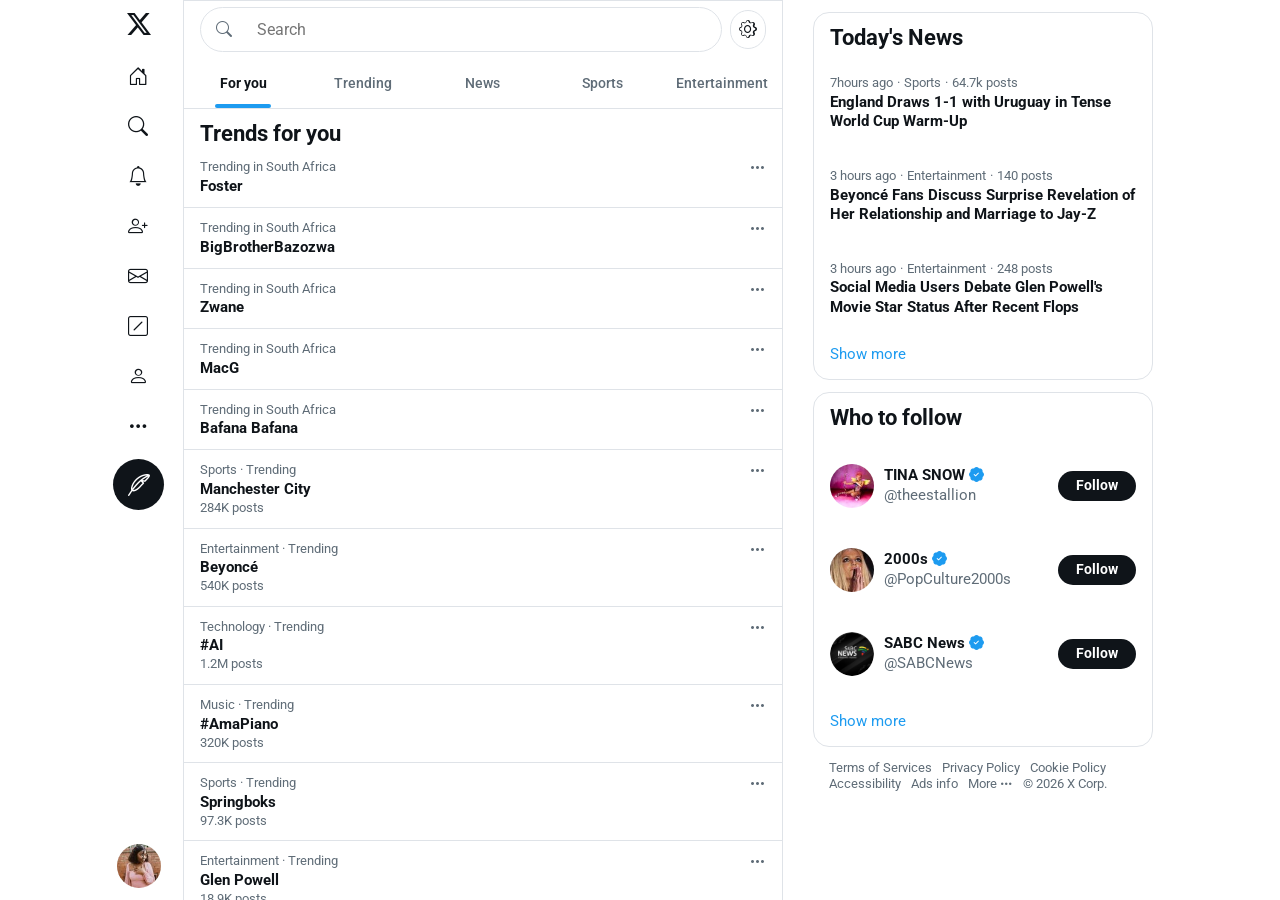
==== explore.html @ 6b259f45 "created and styled explore page" ====
<!DOCTYPE html>
<html lang="en">
  <head>
    <meta charset="UTF-8" />
    <meta name="viewport" content="width=device-width, initial-scale=1.0" />
    <!-- Favicon -->
    <link
      rel="shortcut icon"
      href="assets/favicon.ico"
      type="image/x-icon" />
    <!-- Include Bootstrap -->
    <link
      href="https://cdn.jsdelivr.net/npm/bootstrap@5.3.3/dist/css/bootstrap.min.css"
      rel="stylesheet"
      integrity="sha384-QWTKZyjpPEjISv5WaRU9OFeRpok6YctnYmDr5pNlyT2bRjXh0JMhjY6hW+ALEwIH"
      crossorigin="anonymous" />

    <!-- Include Bootstrap icons -->
    <link
      rel="stylesheet"
      href="https://cdn.jsdelivr.net/npm/bootstrap-icons@1.11.3/font/bootstrap-icons.min.css" />

    <link rel="stylesheet" href="styles.css" />
    <link rel="stylesheet" href="responsiveness.css" />
    <link rel="stylesheet" href="explore.css" />

    <title>Explore / X</title>
  </head>
  <body>
    <div class="tw-container">
      <div class="tw-row">
        <div class="tw-col-1">
          <!-- SIDEBAR (same as index.html) -->
          <header class="header px-2">
            <section class="main-menu">
              <nav class="main-nav">
                <div class="logo">
                  <a
                    href="index.html"
                    class="tw-btn fs-4 rounded-circle tw-btn-logo">
                    <i class="bi bi-twitter-x"></i>
                  </a>
                </div>
                <ul class="menu tw-sm">
                  <!-- Home -->
                  <li class="menu-item">
                    <a href="index.html" class="tw-btn tw-btn-md-outline">
                      <i class="bi bi-house-door"></i>
                      <span class="menu-label tw-sm-hide">Home</span>
                    </a>
                  </li>
                  <!-- Explore -->
                  <li class="menu-item">
                    <a href="explore.html" class="tw-btn tw-btn-md-outline active">
                      <i class="bi bi-search"></i>
                      <span class="menu-label tw-sm-hide">Explore</span>
                    </a>
                  </li>
                  <!-- Notifications -->
                  <li class="menu-item">
                    <a href="#" class="tw-btn tw-btn-md-outline">
                      <i class="bi bi-bell"></i>
                      <span class="menu-label tw-sm-hide">Notifications</span>
                    </a>
                  </li>
                  <!-- Follow -->
                  <li class="menu-item">
                    <a href="#" class="tw-btn tw-btn-md-outline">
                      <i class="bi bi-person-plus"></i>
                      <span class="menu-label tw-sm-hide">Follow</span>
                    </a>
                  </li>
                  <!-- Chat -->
                  <li class="menu-item">
                    <a href="#" class="tw-btn tw-btn-md-outline">
                      <i class="bi bi-envelope"></i>
                      <span class="menu-label tw-sm-hide">Chat</span>
                    </a>
                  </li>
                  <!-- Grok -->
                  <li class="menu-item">
                    <a href="#" class="tw-btn tw-btn-md-outline">
                      <i class="bi bi-slash-square"></i>
                      <span class="menu-label tw-sm-hide">Grok</span>
                    </a>
                  </li>
                  <!-- Premium -->
                  <li class="menu-item">
                    <a href="#" class="tw-btn tw-btn-md-outline">
                      <i class="bi bi-twitter-x"></i>
                      <span class="menu-label tw-sm-hide">Premium</span>
                    </a>
                  </li>
                  <!-- Profile -->
                  <li class="menu-item">
                    <a href="#" class="tw-btn tw-btn-md-outline">
                      <i class="bi bi-person"></i>
                      <span class="menu-label tw-sm-hide">Profile</span>
                    </a>
                  </li>
                  <!-- More -->
                  <li class="menu-item">
                    <a href="#" class="tw-btn tw-btn-md-outline">
                      <i class="bi bi-three-dots"></i>
                      <span class="menu-label tw-sm-hide">More</span>
                    </a>
                  </li>
                </ul>
              </nav>
              <div class="post-box tw-sm">
                <a href="index.html" class="tw-btn tw-btn-lg">
                  <span class="tw-sm-hide">Post</span>
                  <i class="bi bi-feather tw-lg-hide"></i>
                </a>
              </div>
            </section>
            <section class="section-account">
              <button class="tw-btn tw-btn-account tw-sm-hide">
                <div class="account-box">
                  <a href="login.html" class="account-link">
                    <img
                      class="account-img ut-rounded"
                      src="assets/profile.jpg"
                      alt="my profile picture" />
                  </a>
                  <span class="account-info tw-sm-hide">
                    <p class="account-name">Nompilo Shabangu</p>
                    <p class="account-username">@itsNompilo</p>
                  </span>
                  <i class="bi bi-three-dots tw-sm-hide"></i>
                </div>
              </button>

              <a href="login.html" class="account-link tw-lg-hide">
                <img
                  class="account-img ut-rounded"
                  src="assets/profile.jpg"
                  alt="my profile picture" />
              </a>
            </section>
          </header>
        </div>

        <div class="tw-col-2">
          <main class="main">
            <div class="tw-row tw-row-justify">
              <div class="tw-col-3">
                <div class="main-content">
                  <!-- Mobile header -->
                  <div class="tw-sm-header">
                    <button class="tw-btn tw-btn-account">
                      <div class="account-box">
                        <a href="#" class="account-link">
                          <img
                            class="account-img ut-rounded"
                            src="assets/profile.jpg"
                            alt="my profile picture" />
                        </a>
                      </div>
                    </button>
                    <a href="explore.html" class="sm-home-link">Explore</a>
                  </div>

                  <!-- Search bar -->
                  <div class="explore-search">
                    <form class="search-form explore-search-form" action="">
                      <input
                        class="search-input"
                        placeholder="Search"
                        type="text" />
                      <div class="search-icon">
                        <i class="bi bi-search"></i>
                      </div>
                    </form>
                    <button class="tw-btn tw-btn-md-outline explore-settings-btn" title="Settings">
                      <i class="bi bi-gear"></i>
                    </button>
                  </div>

                  <!-- Category tabs -->
                  <nav class="explore-tabs ut-border-bottom">
                    <a href="#" class="tw-btn tw-btn-tab tw-btn-tab-active">For you</a>
                    <a href="#" class="tw-btn tw-btn-tab">Trending</a>
                    <a href="#" class="tw-btn tw-btn-tab">News</a>
                    <a href="#" class="tw-btn tw-btn-tab">Sports</a>
                    <a href="#" class="tw-btn tw-btn-tab">Entertainment</a>
                  </nav>

                  <!-- Trending list -->
                  <section class="explore-trending">
                    <h2 class="secondary-heading explore-section-title">Trends for you</h2>

                    <div class="explore-trend ut-border-bottom">
                      <div class="explore-trend-info">
                        <span class="topic">Trending in South Africa</span>
                        <p class="trending-name">Foster</p>
                      </div>
                      <button class="btn-more" title="More">
                        <i class="bi bi-three-dots"></i>
                      </button>
                    </div>

                    <div class="explore-trend ut-border-bottom">
                      <div class="explore-trend-info">
                        <span class="topic">Trending in South Africa</span>
                        <p class="trending-name">BigBrotherBazozwa</p>
                      </div>
                      <button class="btn-more" title="More">
                        <i class="bi bi-three-dots"></i>
                      </button>
                    </div>

                    <div class="explore-trend ut-border-bottom">
                      <div class="explore-trend-info">
                        <span class="topic">Trending in South Africa</span>
                        <p class="trending-name">Zwane</p>
                      </div>
                      <button class="btn-more" title="More">
                        <i class="bi bi-three-dots"></i>
                      </button>
                    </div>

                    <div class="explore-trend ut-border-bottom">
                      <div class="explore-trend-info">
                        <span class="topic">Trending in South Africa</span>
                        <p class="trending-name">MacG</p>
                      </div>
                      <button class="btn-more" title="More">
                        <i class="bi bi-three-dots"></i>
                      </button>
                    </div>

                    <div class="explore-trend ut-border-bottom">
                      <div class="explore-trend-info">
                        <span class="topic">Trending in South Africa</span>
                        <p class="trending-name">Bafana Bafana</p>
                      </div>
                      <button class="btn-more" title="More">
                        <i class="bi bi-three-dots"></i>
                      </button>
                    </div>

                    <div class="explore-trend ut-border-bottom">
                      <div class="explore-trend-info">
                        <span class="topic">Sports · Trending</span>
                        <p class="trending-name">Manchester City</p>
                        <span class="topic">284K posts</span>
                      </div>
                      <button class="btn-more" title="More">
                        <i class="bi bi-three-dots"></i>
                      </button>
                    </div>

                    <div class="explore-trend ut-border-bottom">
                      <div class="explore-trend-info">
                        <span class="topic">Entertainment · Trending</span>
                        <p class="trending-name">Beyoncé</p>
                        <span class="topic">540K posts</span>
                      </div>
                      <button class="btn-more" title="More">
                        <i class="bi bi-three-dots"></i>
                      </button>
                    </div>

                    <div class="explore-trend ut-border-bottom">
                      <div class="explore-trend-info">
                        <span class="topic">Technology · Trending</span>
                        <p class="trending-name">#AI</p>
                        <span class="topic">1.2M posts</span>
                      </div>
                      <button class="btn-more" title="More">
                        <i class="bi bi-three-dots"></i>
                      </button>
                    </div>

                    <div class="explore-trend ut-border-bottom">
                      <div class="explore-trend-info">
                        <span class="topic">Music · Trending</span>
                        <p class="trending-name">#AmaPiano</p>
                        <span class="topic">320K posts</span>
                      </div>
                      <button class="btn-more" title="More">
                        <i class="bi bi-three-dots"></i>
                      </button>
                    </div>

                    <div class="explore-trend ut-border-bottom">
                      <div class="explore-trend-info">
                        <span class="topic">Sports · Trending</span>
                        <p class="trending-name">Springboks</p>
                        <span class="topic">97.3K posts</span>
                      </div>
                      <button class="btn-more" title="More">
                        <i class="bi bi-three-dots"></i>
                      </button>
                    </div>

                    <div class="explore-trend ut-border-bottom">
                      <div class="explore-trend-info">
                        <span class="topic">Entertainment · Trending</span>
                        <p class="trending-name">Glen Powell</p>
                        <span class="topic">18.9K posts</span>
                      </div>
                      <button class="btn-more" title="More">
                        <i class="bi bi-three-dots"></i>
                      </button>
                    </div>

                    <div class="explore-trend ut-border-bottom">
                      <div class="explore-trend-info">
                        <span class="topic">Trending in South Africa</span>
                        <p class="trending-name">#LoadShedding</p>
                        <span class="topic">67.1K posts</span>
                      </div>
                      <button class="btn-more" title="More">
                        <i class="bi bi-three-dots"></i>
                      </button>
                    </div>

                    <a href="#" class="show-more explore-show-more">Show more</a>
                  </section>
                </div>
              </div>

              <!-- Right sidebar -->
              <div class="tw-col-4">
                <aside class="side-content">
                  <!-- Today's News -->
                  <section class="news-section explore-news">
                    <div class="news-container">
                      <h2 class="secondary-heading">Today's News</h2>
                      <ul class="news-list">
                        <li class="news-item">
                          <a href="#" class="news-link">
                            <div class="news-meta">
                              <span class="news-time">7hours ago</span>
                              <span class="news-dot">·</span>
                              <span class="news-category">Sports</span>
                              <span class="news-dot">·</span>
                              <span class="news-posts">64.7k posts</span>
                            </div>
                            <p class="news-headline">England Draws 1-1 with Uruguay in Tense World Cup Warm-Up</p>
                          </a>
                        </li>
                        <li class="news-item">
                          <a href="#" class="news-link">
                            <div class="news-meta">
                              <span class="news-time">3 hours ago</span>
                              <span class="news-dot">·</span>
                              <span class="news-category">Entertainment</span>
                              <span class="news-dot">·</span>
                              <span class="news-posts">140 posts</span>
                            </div>
                            <p class="news-headline">Beyoncé Fans Discuss Surprise Revelation of Her Relationship and Marriage to Jay-Z</p>
                          </a>
                        </li>
                        <li class="news-item">
                          <a href="#" class="news-link">
                            <div class="news-meta">
                              <span class="news-time">3 hours ago</span>
                              <span class="news-dot">·</span>
                              <span class="news-category">Entertainment</span>
                              <span class="news-dot">·</span>
                              <span class="news-posts">248 posts</span>
                            </div>
                            <p class="news-headline">Social Media Users Debate Glen Powell's Movie Star Status After Recent Flops</p>
                          </a>
                        </li>
                      </ul>
                      <a href="#" class="show-more">Show more</a>
                    </div>
                  </section>

                  <!-- Who to follow -->
                  <section class="follow-section explore-follow">
                    <div class="follow-container">
                      <h2 class="secondary-heading">Who to follow</h2>
                      <ul class="accounts">

                        <!-- Account 1 -->
                        <li class="account">
                          <div class="account-container">
                            <a href="#" class="account-link">
                              <img
                                src="assets/megan-profile.jpg"
                                alt="megan the stallion profile picture"
                                class="account-img ut-rounded" />
                            </a>
                            <div class="account-info">
                              <a href="#" class="account-name">
                                <span>TINA SNOW</span>
                                <i class="bi bi-patch-check-fill badge-blue"></i>
                              </a>
                              <a href="#" class="account-username"
                                >@theestallion</a
                              >
                            </div>
                          </div>
                          <a href="#" class="tw-btn tw-btn-xm">Follow</a>
                        </li>

                        <!-- Account 2 -->
                        <li class="account">
                          <div class="account-container">
                            <a href="#" class="account-link">
                              <img
                                src="assets/2000s-profile.jpg"
                                alt="2000s Profile Picture"
                                class="account-img ut-rounded" />
                            </a>
                            <div class="account-info">
                              <a href="#" class="account-name">
                                <span>2000s</span>
                                <i
                                  class="bi bi-patch-check-fill badge-blue"></i>
                              </a>
                              <a href="#" class="account-username">@PopCulture2000s</a>
                            </div>
                          </div>
                          <a href="#" class="tw-btn tw-btn-xm">Follow</a>
                        </li>

                        <!-- Account 3 -->
                        <li class="account">
                          <div class="account-container">
                            <a href="#" class="account-link">
                              <img
                                src="assets/sabc-news-profile.jpg"
                                alt="sabc news profile picture"
                                class="account-img ut-rounded" />
                            </a>
                            <div class="account-info">
                              <a href="#" class="account-name">
                                <span>SABC News</span>
                                <i
                                  class="bi bi-patch-check-fill badge-blue"></i>
                              </a>
                              <a href="#" class="account-username">@SABCNews</a>
                            </div>
                          </div>
                          <a href="#" class="tw-btn tw-btn-xm">Follow</a>
                        </li>
                      </ul>

                      <a href="#" class="show-more">Show more</a>
                    </div>
                  </section>

                  <footer class="footer">
                    <nav class="footer-nav">
                      <ul class="footer-menu">
                        <li class="footer-item">
                          <a href="#" class="footer-link">Terms of Services</a>
                        </li>
                        <li class="footer-item">
                          <a href="#" class="footer-link">Privacy Policy</a>
                        </li>
                        <li class="footer-item">
                          <a href="#" class="footer-link">Cookie Policy</a>
                        </li>
                        <li class="footer-item">
                          <a href="#" class="footer-link">Accessibility</a>
                        </li>
                        <li class="footer-item">
                          <a href="#" class="footer-link">Ads info</a>
                        </li>
                        <li class="footer-item">
                          <a href="#" class="footer-link">
                            <span>More</span>
                            <i class="bi bi-three-dots"></i>
                          </a>
                        </li>
                        <li class="footer-item">
                          <a href="#" class="footer-link"
                            >&copy; 2026 X Corp.</a
                          >
                        </li>
                      </ul>
                    </nav>
                  </footer>
                </aside>
              </div>
            </div>
          </main>
        </div>
      </div>
    </div>
  </body>
</html>
---- styles.css ----
@import url('https://fonts.googleapis.com/css2?family=Roboto:wght@400;500;700;900&display=swap');

* {
  margin: 0;
  padding: 0;
  box-sizing: border-box;
}
:root {
  color-scheme: dark light;
  --bg: #020305;
  --surface: #000;
  --surface-soft: #111827;
  --search-bg: #000;
  --search-border: #536471;
  --search-placeholder: #8b98a5;
  --text-color: #e7e9ea;
  --muted: #71767b;
  --btn-bg: #eff3f4;
  --btn-text: #0f1419;
  --border: #2f3336;
  --header-bg: rgba(0, 0, 0, 0.7);
  --link: #1d9bf0;
  --scrollbar-thumb: rgb(62,65,68);
  --scrollbar-track: rgb(22,24,28);
}

@media (prefers-color-scheme: light) {
  :root {
    --bg: #ffffff;
    --surface: #ffffff;
    --surface-soft: #f2f4f6;
    --search-bg: #ffffff;
    --search-border: #dfe3e8;
    --search-placeholder: #5f6c77;
    --text-color: #0f1419;
    --muted: #5f6c77;
    --btn-bg: #f2f4f6;
    --btn-text: #0f1419;
    --border: #dfe3e8;
    --header-bg: rgba(255, 255, 255, 0.9);
    --link: #1d9bf0;
    --scrollbar-thumb: rgb(185,202,211);
    --scrollbar-track: rgb(247,249,249);
  }
}
.account-box .account-name,
.account-box .account-username {
  max-width: 150px;
  white-space: nowrap;
  overflow: hidden;
  text-overflow: ellipsis;
}

html {
  overflow: hidden;
  position: relative;
}
body {
  font-family: -apple-system, BlinkMacSystemFont, "Segoe UI", Roboto, Helvetica, Arial, sans-serif;
  line-height: 1;
  font-weight: 400;
  height: 100vh;
  background-color: var(--bg);
  scrollbar-width: thin;
  scrollbar-color: var(--scrollbar-thumb) var(--scrollbar-track);
  color: var(--text-color);
}

a {
  transition: all 0.3s;
  outline: none;
}
a:hover,
button:hover {
  filter: brightness(0.85);
}

/* TwitterContainer */
.tw-row {
  display: flex;
  align-items: start;
  justify-content: start;
}

.tw-row-justify {
  gap: 30px;
}
.tw-col-1 {
  flex-basis: 31.13%;
}

.tw-col-2 {
  flex-basis: calc(100% - 31.13%);
}
.tw-col-3 {
  flex-basis: 600px;
}

.tw-col-4 {
  flex-basis: 350px;
}

.tw-btn {
  text-decoration: none;
  border-radius: 999px;
  background-color: var(--btn-bg);
  color: var(--btn-text);
  display: flex;
  align-items: center;
  justify-content: center;
  border: none;
  transition: all 0.3s;
}

.tw-btn-sm {
  padding: 2px 18px;
  height: 36px;
  font-size: 15px;
  line-height: 1.2;
  font-weight: 700;
}

.tw-btn-xm {
  height: 30px;
  padding: 0 18px;
  font-size: 14px;
  line-height: 1.2;
  font-weight: 700;
}

.tw-btn-lg {
  font-size: 17px;
  font-weight: 700;
  height: 50px;
  width: 90%;
}

.tw-btn-md-outline,
.tw-btn-logo {
  color: var(--text-color);
  font-size: 20px;
  line-height: 1.2;
  padding: 12px;
  border-radius: 999px;
  background-color: rgba(231, 233, 234, 0);
}

.tw-btn-logo {
  display: inline-block;
  border-radius: 50%;
}

.tw-btn-account {
  color: var(--text-color);
  width: 100%;
  border-radius: 999px;
  background-color: transparent;
  padding: 6px 12px;
}

.tw-btn-logo:hover,
.tw-btn-md-outline:hover,
.tw-btn-account:hover {
  background-color: rgba(231, 233, 234, 0.15);
}

.account-link {
  text-decoration: none;
  display: flex;
  width: 44px;
  height: 44px;
  justify-content: center;
  align-items: center;
  border-radius: 999px;
}
.account-link:hover .account-img {
  filter: brightness(80%);
}
.tw-lg-hide {
  display: none;
}

.ut-pt-sm {
  padding-top: 12px !important;
}

.ut-border-top {
  border-top: 1px solid var(--border);
}

.ut-border-bottom {
  border-bottom: 1px solid var(--border);
}

.ut-rounded {
  border-radius: 999px;
}
.ut-bordered {
  border-radius: 4px;
}

.ut-mt-sm {
  margin-top: 12px !important;
}

.secondary-heading {
  font-size: 22px;
  line-height: 1.2;
  font-weight: 700;
  margin: 0;
  color: var(--text-color);
}

p {
  font-size: 15px;
  line-height: 1.4;
  margin: 0;
}

/* Header Section */
.header {
  overflow-y: auto;
  height: 100vh;
  display: flex;
  flex-direction: column;
  justify-content: space-between;
  justify-self: end;
  width: 275px;
  margin-left: auto;
}

.main-nav {
  margin-bottom: 4px;
}

.menu {
  list-style: none;
  display: flex;
  flex-direction: column;
  margin: 0;
  padding: 0;
  align-items: start;
}

.menu .active {
  font-weight: 700;
  border: none;
}

.menu-label {
  margin: 0 16px 0 20px;
}

.post-box {
  margin: 8px 0 4px 0;
}

.post-box a i {
  font-size: 22px;
}

.section-account {
  margin: 12px 0;
  width: 100%;
}

.account-box {
  display: flex;
  justify-content: space-between;
  align-items: center;
  width: 100%;
}

.account-info {
  display: flex;
  flex-direction: column;
  align-items: start;
}

.account-name,
.account-username,
.post-time {
  margin: 0;
  font-size: 15px;
  line-height: 1.3;
  text-decoration: none;
}

.account-name {
  font-weight: 700;
  color: var(--text-color);
}

.account-username,
.post-time {
  color: var(--muted);
}

/* Main Section */
.main {
  overflow-y: auto;
  overflow-x: hidden;
  height: 100vh;
}

/* Main Content */
.main-content {
  border: 1px solid var(--border);
  width: 100%;
}

/* Main Tabs */
.tw-sm-header {
  display: none;
}

.sm-home-link {
  font-size: 1.25rem;
  font-weight: 700;
  color: var(--text-color);
  text-decoration: none;
}
.main-tab {
  border-bottom: 1px solid var(--border);
  display: flex;
  position: sticky;
  top: 0;
  background-color: var(--header-bg);
  /* adds blur similar to twitter app */
  backdrop-filter: blur(10px);
  z-index: 10;
}

.tw-btn-tab {
  font-size: 15px;
  color: var(--muted);
  display: flex;
  align-items: center;
  justify-content: center;
  width: 50%;
  height: 50px;
  border-radius: 0;
  position: relative;
  padding: 0 16px;
  font-weight: 500;
  background-color: transparent;
}

.tw-btn-tab:hover,
.tw-btn-tab:active {
  background-color: rgba(231, 233, 234, 0.15);
}

.tw-btn-tab-active {
  font-weight: 700;
  color: var(--text-color);
}

/* adds the underline stroke */
.tw-btn-tab-active::after {
  content: "";
  display: inline-block;
  height: 4px;
  width: 56px;
  background-color: #1d9bf0;
  border-radius: 5px;
  position: absolute;
  bottom: 0;
  left: 50%;
  transform: translateX(-50%);
}

/* Posts */
.post {
  padding: 4px 16px 0 16px;
  display: flex;
  gap: 8px;
  align-items: start;
  justify-content: start;
}

/* Post Box */
.post-container {
  flex-grow: 1;
}

.account-img {
  width: 44px;
  height: 44px;
  transition: 0.3s all;
}

.form {
  padding: 12px 0;
}
.post-input,
.post-input:focus {
  background-color: var(--surface);
  border: none;
  font-size: 20px;
  line-height: 1.2;
  color: var(--text-color);
  padding: 2px 0;
  box-shadow: none;
}
.post-input::placeholder {
  color: var(--muted);
}

/* Post for */

.post-for {
  padding-bottom: 12px;
}
.tw-btn-post-for {
  font-size: 14px;
  font-weight: 700;
  color: #1d9bf0;
  border: none;
  padding: 1px 13px;
  line-height: 1;
  background-color: transparent;
}

.post-for .tw-btn-post-for i {
  transform: translateY(12%);
  margin-right: 4px;
  font-size: 13px;
}

/* Post Icons */

.post-icons-container {
  display: flex;
  align-items: center;
}
.post-icons {
  display: flex;
  justify-content: space-between;
  align-items: center;
  padding: 8px 0;
}

.tw-btn-post-icon {
  width: 35px;
  height: 35px;
  display: flex;
  align-items: center;
  justify-content: center;
  padding: 0;
  background-color: transparent;
  color: var(--link);
}
.tw-btn-post-icon i {
  font-size: 16px;
  line-height: 1;
}

.tw-btn-post-icon:disabled {
  opacity: 0.6;
}
 /* Feed Section */

.post-header {
  margin-bottom: 4px;
  display: flex;
  align-items: center;
  justify-content: space-between;
}

.feed-article {
  display: flex;
  align-items: start;
  justify-content: start;
  gap: 8px;
  padding: 12px 16px;
  transition: background-color 0.2s;
  cursor: pointer;
}

.feed-article:hover {
  background-color: rgba(231, 233, 234, 0.02);
}

.post-content-container {
  flex-grow: 1;
}

.post-img-container img,
.post-img-container video {
  transition: all 0.3s;
}
.post-img-container img:hover,
.post-img-container video:hover {
  cursor: pointer;
  filter: brightness(0.8);
}

/* Post Link */

.badge-gold {
  color: #d28b01;
}

.badge-blue {
  color: var(--link);
}

.post-links a {
  text-decoration: none;
}
a.account-name:hover span,
a.post-time:hover .time {
  text-decoration: underline;
}

.post-time::before {
  content: "\00B7";
  display: inline-block;
  padding: 0 4px;
}

.btn-more {
  border: none;
  background-color: transparent;
  color: var(--muted);
  cursor: pointer;
  position: relative;
  transition: all 0.3s;
}

/* This will add a pseudo element to be used when we hover on the "more" link */
.btn-more::after {
  content: "";
  display: inline-block;
  background-color: transparent;
  width: 35px;
  height: 35px;
  position: absolute;
  top: 50%;
  left: 50%;
  transform: translate(-50%, -50%);
  z-index: -1;
  border-radius: 999px;
  transition: all 0.3s;
  border: 1px solid transparent;
}

.btn-more:hover {
  color: #1d9bf0;
}

.btn-more:hover.btn-more::after {
  background-color: rgba(29, 156, 240, 0.15);
}

.btn-more:focus {
  box-shadow: none;
}

.btn-more:focus::after {
  border: 1px solid #1d9bf0;
}

/* Post footer */

.post-footer {
  margin-top: 12px;
  display: flex;
  align-items: center;
  justify-content: space-between;
}

.footer-icons {
  display: flex;
  justify-content: space-between;
}
.footer-icons-1 {
  flex-basis: 75%;
}

.footer-icons-2 {
  gap: 8px;
}

.post-footer button {
  border: none;
  background-color: transparent;
  color: var(--muted);
  display: flex;
  align-items: center;
  transition: all 0.3s;
  padding: 2px;
}

.footer-btn-text {
  padding: 0 4px;
  font-size: 13px;
  line-height: 1;
}

/* Buttons Hover */

.btn-chat:hover {
  color: #2896e1;
}
.btn-repost:hover {
  color: #11b17c;
}

.btn-like:hover {
  color: #f91880;
}

.btn-like i.bi-heart-fill {
  display: none;
}

.btn-like.liked i.bi-heart-fill {
  color: #f91880;
  display: block;
}

.liked .footer-btn-text {
  color: #f91880;
}

.btn-like.liked i.bi-heart {
  display: none;
}

.btn-view:hover,
.btn-share:hover,
.btn-bookmark:hover {
  color: #1d9bf0;
}

/* Post Content */

.post-content img,
.post-content video {
  max-width: 100%;
  max-height: 510px;
  border: 1px solid var(--border);
  display: block;
  border-radius: 12px;
}

.post-content p:not(:last-of-type) {
  margin-bottom: 24px;
}

.post-img-container {
  margin-top: 12px;
}

.hashtag {
  color: var(--link);
  text-decoration: none;
  font-size: 15px;
  line-height: 1;
}

.hashtag:hover {
  text-decoration: underline;
}

/* Aside Section */
.side-content {
  padding-right: 10px;
}
.section-form {
  padding-top: 6px;
  margin-bottom: 12px;
  position: sticky;
  top: 0;
  background-color: var(--surface);
  z-index: 10;
}
.search-form {
  display: flex;
  border-radius: 999px;
  background-color: var(--search-bg);
  border: 1px solid var(--search-border);
  outline: 1px solid transparent;
  transition: all 0.3s;
}
.search-input::placeholder,
.search-form::-moz-placeholder {
  color: var(--search-placeholder);
}

.search-icon {
  flex-basis: 44px;
  display: flex;
  align-items: center;
  order: 0;
}

.search-icon i {
  padding-left: 15px;
  font-size: 16px;
  color: var(--search-placeholder);
  transition: all 0.3s;
}

.search-input {
  padding: 12px;
  border: none;
  border-radius: 0;
  line-height: 1;
  display: inline-block;
  flex-grow: 1;
  background-color: transparent;
  color: var(--text-color);
  caret-color: var(--text-color);
  order: 1;
}

.search-input:focus {
  outline: none;
  box-shadow: none;
}

.search-input:focus ~ .search-icon i {
  color: #1d9bf0;
}

.search-form:focus-within {
  outline: 1px solid var(--link);
}

/* Upgrade Section */
.upgrade-section {
  margin-bottom: 12px;
}

.upgrade-section .tw-btn-sm {
  background-color: var(--link);
  color: #ffffff;
}

.upgrade-container {
  padding: 12px 16px;
  display: flex;
  flex-direction: column;
  gap: 10px;
  align-items: start;
  border: 1px solid var(--border);
  border-radius: 16px;
}

.upgrade-section .tw-btn-sm:hover {
  filter: brightness(0.92);
}

/* News Section */
.news-section {
  margin-bottom: 12px;
}

.news-container {
  border: 1px solid var(--border);
  border-radius: 16px;
  padding: 12px 16px;
  display: flex;
  flex-direction: column;
  gap: 16px;
}

.news-list {
  list-style: none;
  margin: 0;
  padding: 0;
  display: flex;
  flex-direction: column;
  gap: 20px;
}

.news-link {
  text-decoration: none;
  display: block;
}

.news-item {
  padding: 8px 16px;
  margin: 0 -16px;
  transition: background-color 0.2s;
  cursor: pointer;
}

.news-item:hover {
  background-color: rgba(231, 233, 234, 0.1);
}

.news-meta {
  display: flex;
  align-items: center;
  gap: 4px;
  margin-bottom: 2px;
}

.news-time,
.news-dot,
.news-category {
  font-size: 13px;
  color: var(--muted);
  line-height: 1.2;
}

.news-headline {
  color: var(--text-color);
  font-weight: 700;
  font-size: 15px;
  line-height: 1.3;
  margin: 0;
}

.news-posts {
  font-size: 13px;
  color: var(--muted);
  line-height: 1.2;
}

/* Trending Section */
.trending-section {
  margin-bottom: 12px;
}
.trending-container {
  border: 1px solid var(--border);
  border-radius: 16px;
  padding: 12px 16px;
  display: flex;
  flex-direction: column;
  gap: 24px;
}

.trending {
  list-style: none;
  margin: 0;
  padding: 0;
  display: flex;
  flex-direction: column;
  gap: 24px;
}

.trending-link {
  text-decoration: none;
}

.trending-element {
  padding: 8px 16px;
  margin: 0 -16px;
  transition: background-color 0.2s;
  cursor: pointer;
}

.trending-element:hover {
  background-color: rgba(231, 233, 234, 0.1);
}
.trending-topic {
  display: flex;
  justify-content: space-between;
  align-items: end;
}

.trending-topic i {
  color: var(--muted);
}
.topic {
  color: var(--muted);
  font-size: 13px;
  line-height: 1.2;
}

.trending-name {
  color: var(--text-color);
  font-weight: 700;
  font-size: 15px;
  margin-top: 2px;
  line-height: 1.2;
}

.show-more {
  display: inline-block;
  text-decoration: none;
  font-size: 15px;
  line-height: 1.2;
  padding: 4px 0;
  color: var(--link);
}

/* Follow Section */

.follow-section {
  margin-bottom: 12px;
}

.follow-container {
  padding: 12px 16px;
  border-radius: 16px;
  border: 1px solid var(--border);
  display: flex;
  flex-direction: column;
  gap: 24px;
}

.accounts {
  list-style: none;
  padding: 0;
  margin: 0;
  display: flex;
  flex-direction: column;
  gap: 24px;
}

.account {
  display: flex;
  justify-content: space-between;
  align-items: center;
  padding: 8px 16px;
  margin: 0 -16px;
  transition: background-color 0.2s;
}

.account:hover {
  cursor: pointer;
  background-color: rgba(231, 233, 234, 0.1);
}

.account-container {
  display: flex;
  align-items: center;
  gap: 10px;
}

/* Footer */
.footer {
  margin-top: 12px;
}
.footer-menu {
  list-style: none;
  margin: 0;
  padding: 0 16px;
  display: flex;
  flex-wrap: wrap;
}
.footer-item:not(:last-child) {
  margin-right: 10px;
}
.footer-link {
  text-decoration: none;
  color: var(--muted);
  font-size: 13px;
  line-height: 1.2;
}
.footer-link:hover {
  text-decoration: underline;
}

@media (prefers-color-scheme: light) {
  .logo .tw-btn-logo {
    color: #0f1419;
    background-color: transparent;
  }

  .post-box .tw-btn,
  .post-icons > .tw-btn,
  .accounts .tw-btn-xm {
    background-color: #0f1419;
    color: #ffffff;
  }

  .post-box .tw-btn:hover,
  .post-icons > .tw-btn:hover,
  .accounts .tw-btn-xm:hover {
    background-color: #272c30;
    filter: none;
  }

  .trending-container {
    gap: 18px;
  }

  /* Stronger hover effects in light mode */
  a:hover,
  button:hover {
    filter: brightness(0.75);
  }

  .tw-btn-logo:hover,
  .tw-btn-md-outline:hover,
  .tw-btn-account:hover {
    background-color: rgba(15, 20, 25, 0.1);
    filter: none;
  }

  .tw-btn-tab:hover,
  .tw-btn-tab:active {
    background-color: rgba(15, 20, 25, 0.1);
  }

  .news-item:hover,
  .trending-element:hover,
  .account:hover,
  .feed-article:hover {
    background-color: rgba(15, 20, 25, 0.03);
  }

  .tw-btn:hover {
    filter: brightness(0.8);
  }
}
---- responsiveness.css ----
@media (max-width: 1800px) {
  .tw-col-1 {
    flex-basis: 27%;
  }

  .tw-col-2 {
    flex-basis: calc(100% - 27%);
  }
}

@media (max-width: 1500px) {
  .tw-col-1 {
    flex-basis: 24%;
  }

  .tw-col-2 {
    flex-basis: calc(100% - 24%);
  }
}

@media (max-width: 1350px) {
  .tw-col-1 {
    flex-basis: 22%;
  }

  .tw-col-2 {
    flex-basis: calc(100% - 22%);
  }
}

@media (max-width: 1280px) {
  .tw-lg-hide {
    display: flex;
  }
  .tw-col-1 {
    flex-basis: 14.26%;
  }

  .tw-col-2 {
    flex-basis: calc(100% - 14.26%);
  }
  .tw-sm-hide {
    display: none;
  }

  .header {
    width: 88px;
    align-items: center;
  }

  .logo a {
    width: 51px;
    height: 51px;
    display: flex;
    align-items: center;
    justify-content: center;
  }
  .menu-item a {
    width: 50px;
    height: 50px;
  }

  .post-box a {
    width: 51px;
    height: 51px;
  }

  .account-box {
    width: auto;
  }

  .tw-btn-account {
    width: auto;
  }

  .section-account {
    display: flex;
    align-items: center;
    justify-content: center;
  }

  .menu-item:nth-child(7) {
    display: none;
  }
}

@media (max-width: 768px) {
  .tw-col-4 {
    display: none;
  }
}

@media (max-width: 530px) {
  .tw-row {
    flex-direction: column;
  }

  .tw-col-1 {
    flex-basis: 100%;
  }
  .tw-col-2 {
    flex-basis: 100%;
  }

  .header {
    flex-direction: row;
    width: 100%;
    height: 10vh;
    position: fixed;
    bottom: 0;
    left: 0;
    background-color: var(--bg);
    z-index: 10;
    transition: all 0.4s;
  }

  .main-menu {
    flex-basis: 100%;
  }

  .menu {
    flex-direction: row;
    justify-content: space-around;
  }
  .menu-item:nth-child(1) { order: 1; }
  .menu-item:nth-child(2) { order: 2; }
  .menu-item:nth-child(6) { order: 3; }
  .menu-item:nth-child(3) { order: 4; }
  .menu-item:nth-child(5) { order: 5; }
  .menu-item:nth-child(4),
  .menu-item:nth-child(7),
  .menu-item:nth-child(8),
  .menu-item:nth-child(9) {
    display: none;
  }

  .post-box {
    display: none;
  }

  .main-menu + .section-account {
    display: none;
  }

  .main-nav .logo {
    display: none;
  }

  .main-tab {
    position: inherit;
  }

  .tw-sm-header {
    display: flex;
    align-items: center;
    gap: 12px;
    background-color: var(--bg);
    padding: 4px 16px;
    width: 100%;
  }
  .tw-sm-header img,
  .tw-sm-header .account-link {
    width: 32px;
    height: 32px;
  }

  .tw-sm-header button {
    padding: 10px;
  }

  .post {
    display: none;
  }

  .feed-article {
    padding: 6px 16px;
  }

  .account-img,
  .account-link {
    width: 40px;
    height: 40px;
  }

  .post-time {
    display: none;
  }

  .feed-section {
    margin-bottom: 10vh;
  }
}
---- explore.css ----
/* Search bar row */
.explore-search {
  display: flex;
  align-items: center;
  gap: 8px;
  padding: 6px 16px;
  position: sticky;
  top: 0;
  background-color: var(--header-bg);
  backdrop-filter: blur(10px);
  z-index: 10;
}

.explore-search-form {
  flex: 1;
}

.explore-settings-btn {
  flex-shrink: 0;
  font-size: 18px;
  padding: 8px;
  color: var(--text-color);
  border: 1px solid var(--border);
}

/* Category tabs */
.explore-tabs {
  display: flex;
  position: sticky;
  top: 53px;
  background-color: var(--header-bg);
  backdrop-filter: blur(10px);
  z-index: 9;
}

.explore-tabs .tw-btn-tab {
  width: auto;
  flex: 1;
  padding: 0 12px;
  font-size: 14px;
  white-space: nowrap;
}

/* Trending list */
.explore-section-title {
  padding: 12px 16px 0;
}

.explore-trend {
  display: flex;
  align-items: start;
  justify-content: space-between;
  padding: 12px 16px;
  transition: background-color 0.2s;
  cursor: pointer;
}

.explore-trend:hover {
  background-color: rgba(231, 233, 234, 0.08);
}

.explore-trend-info {
  display: flex;
  flex-direction: column;
  gap: 2px;
}

.explore-trend .trending-name {
  margin: 0;
}

.explore-show-more {
  display: block;
  padding: 16px;
}

/* Right sidebar spacing for explore */
.explore-news {
  margin-top: 12px;
}

.explore-follow {
  margin-top: 0;
}

/* ===== Responsive ===== */

@media (max-width: 530px) {
  .explore-search {
    position: relative;
    top: auto;
  }

  .explore-tabs {
    position: relative;
    top: auto;
    overflow-x: auto;
    -webkit-overflow-scrolling: touch;
  }

  .explore-tabs .tw-btn-tab {
    flex: 0 0 auto;
    padding: 0 16px;
  }
}

/* ===== Light mode ===== */
@media (prefers-color-scheme: light) {
  .explore-trend:hover {
    background-color: rgba(15, 20, 25, 0.05);
  }
}
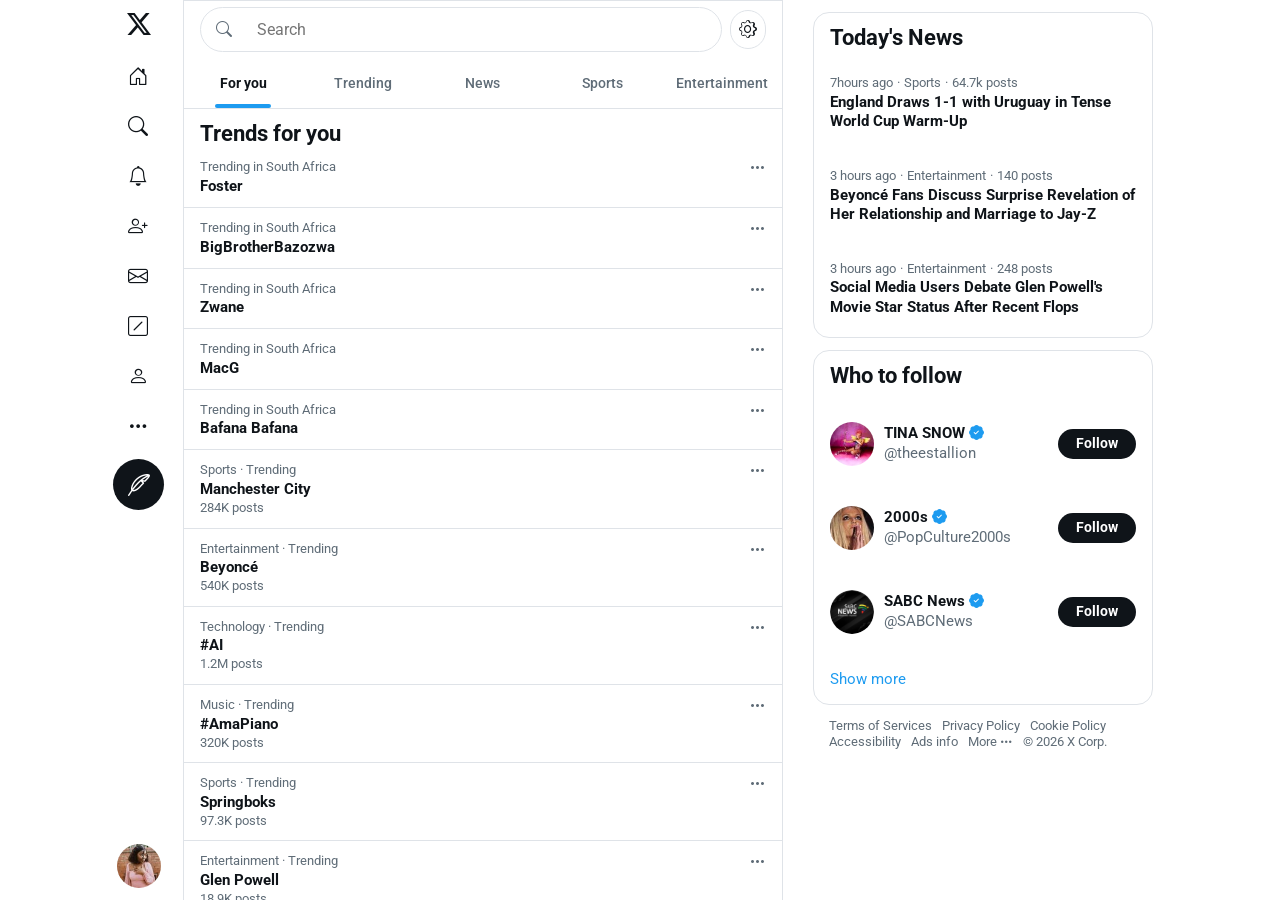
==== commit e8a1ca73: "updated explore page" ====
--- a/explore.html
+++ b/explore.html
@@ -367,7 +367,6 @@
                           </a>
                         </li>
                       </ul>
-                      <a href="#" class="show-more">Show more</a>
                     </div>
                   </section>
 
--- a/responsiveness.css
+++ b/responsiveness.css
@@ -111,7 +111,11 @@
     left: 0;
     background-color: var(--bg);
     z-index: 10;
-    transition: all 0.4s;
+    transition: transform 0.3s ease;
+  }
+
+  .header--hidden {
+    transform: translateY(100%);
   }
 
   .main-menu {
